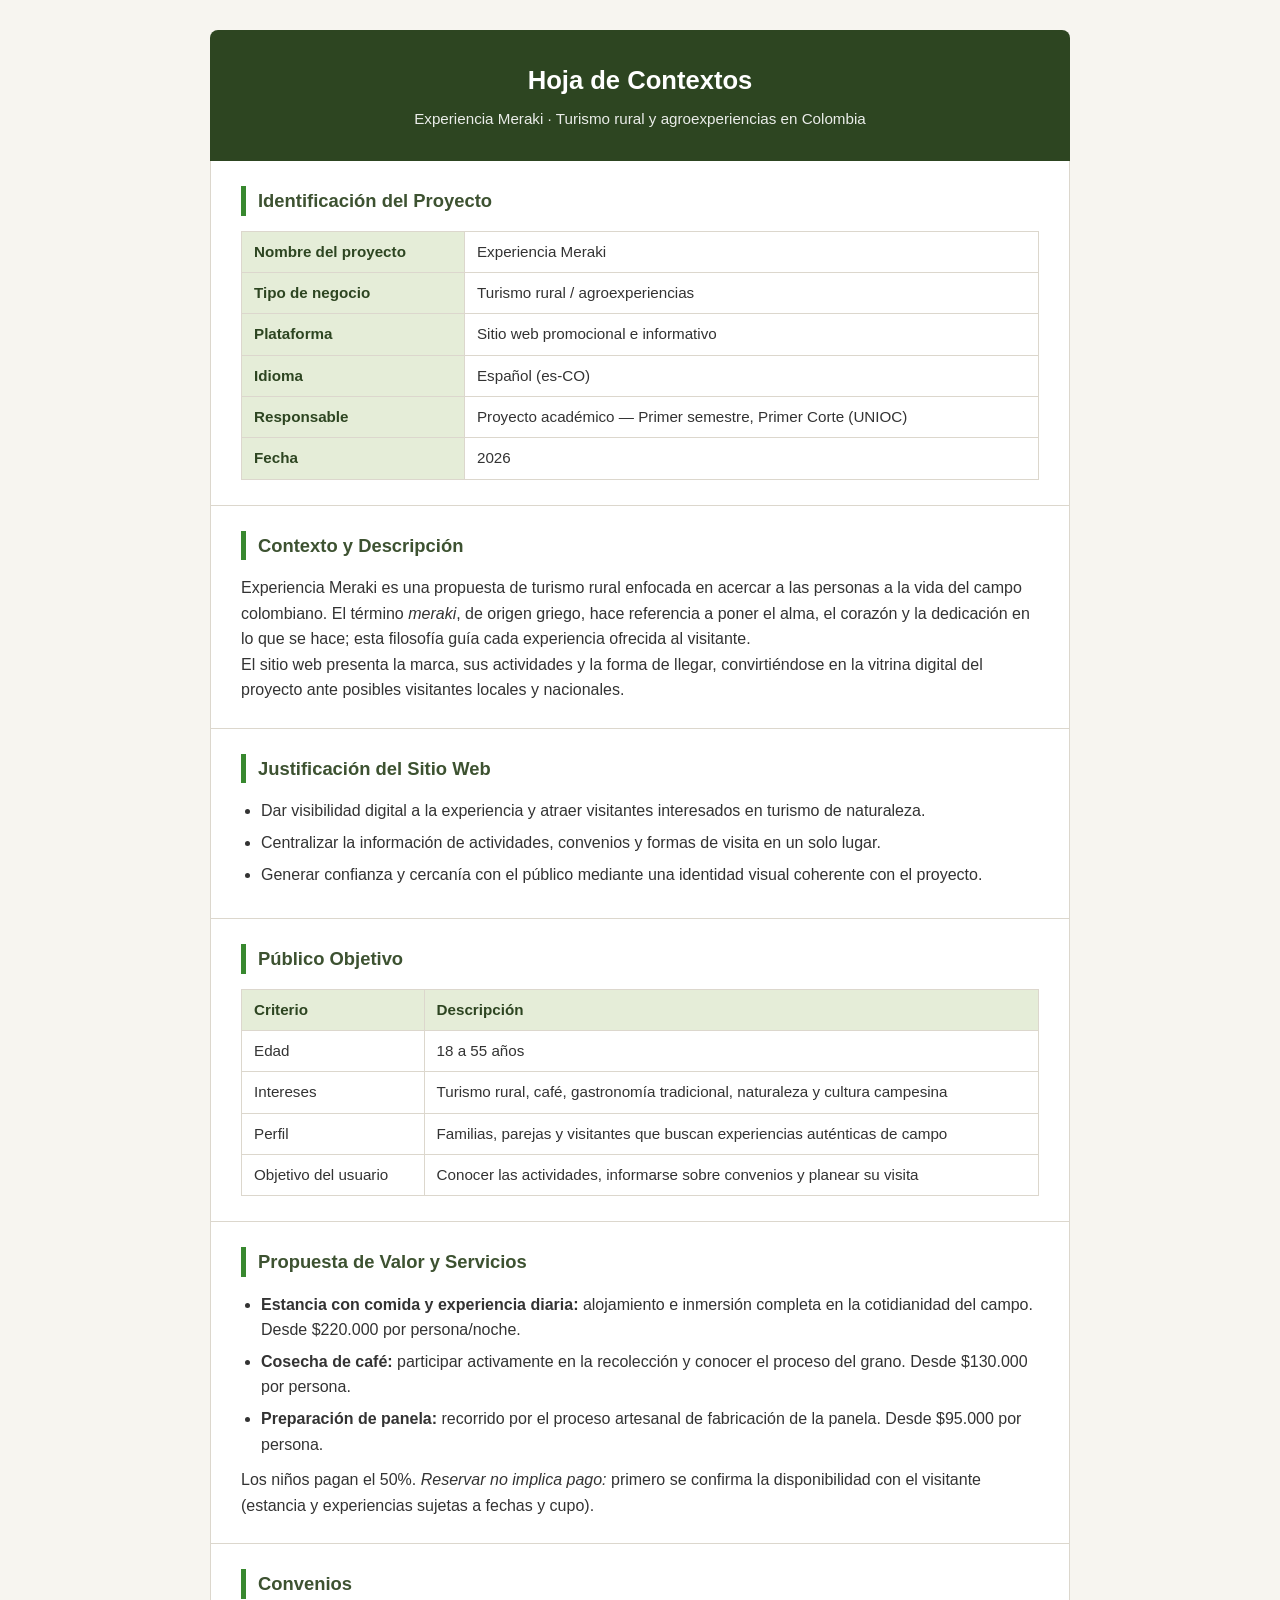
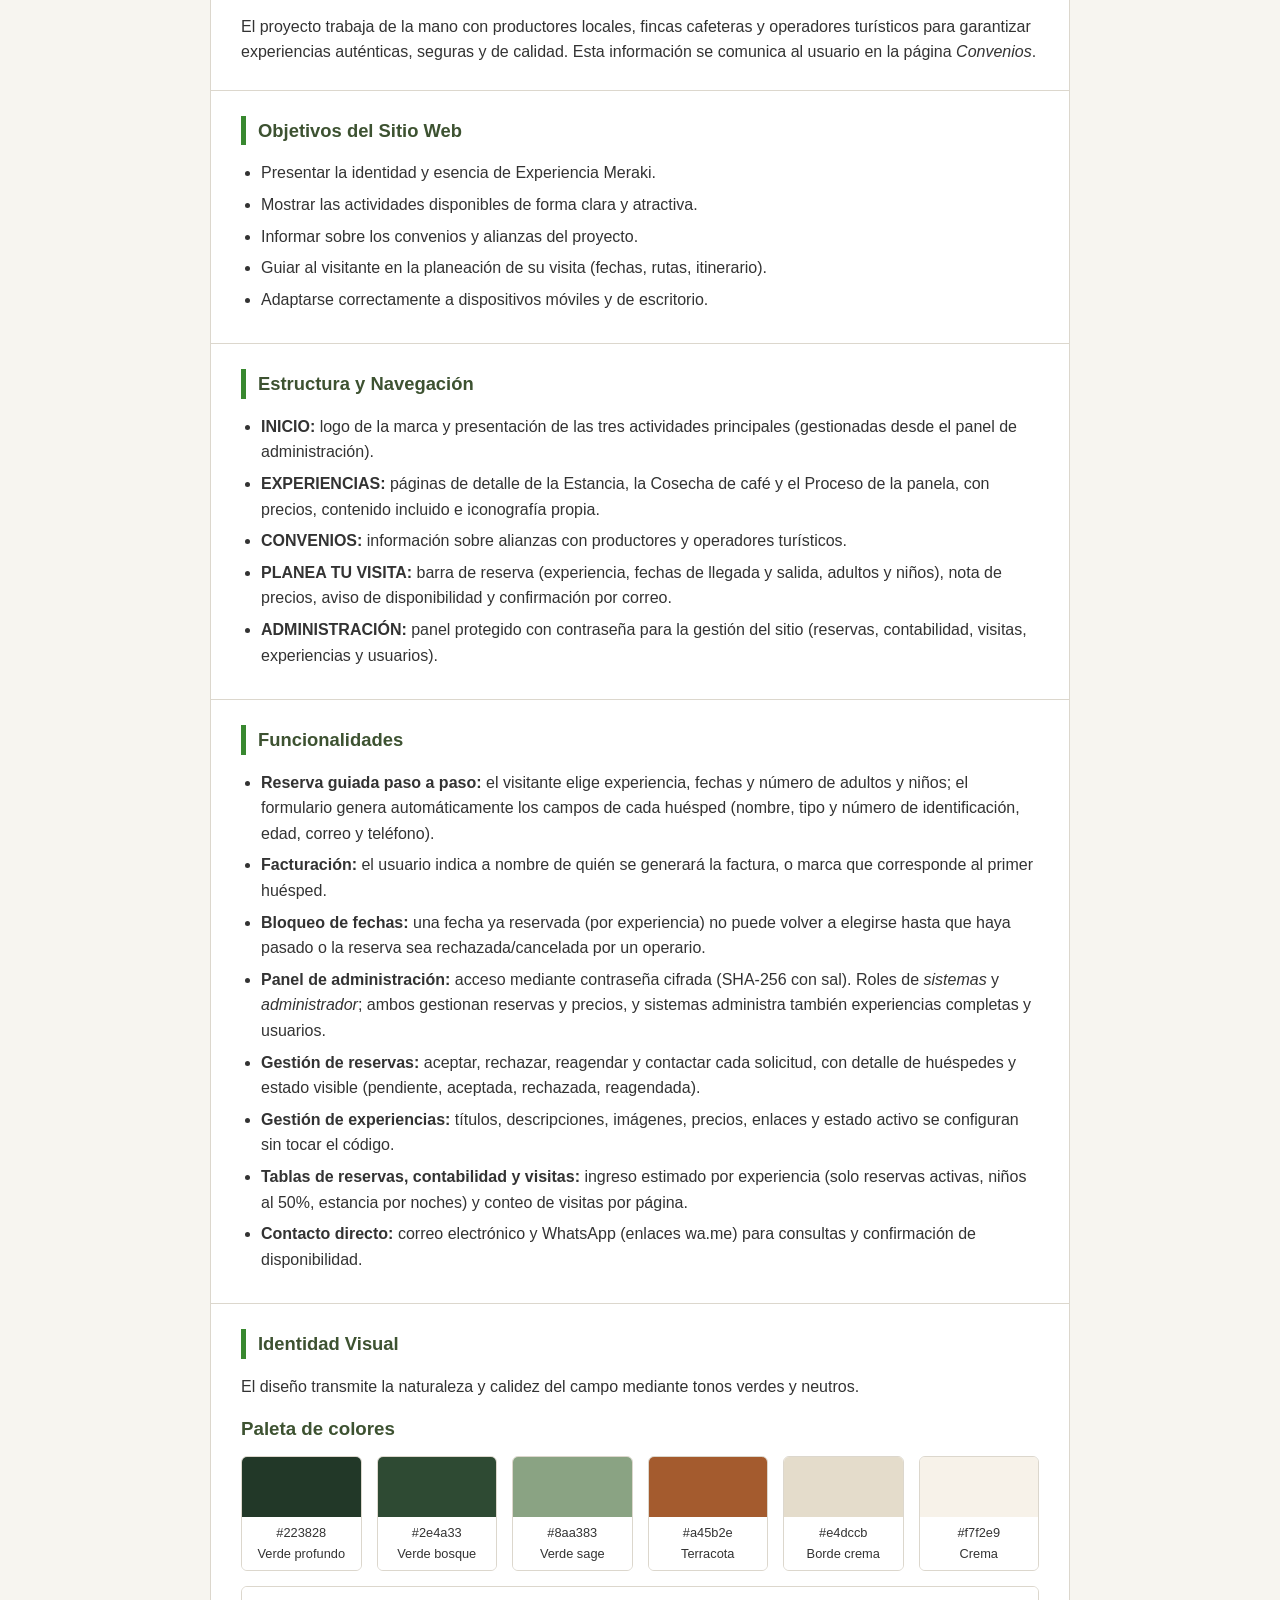
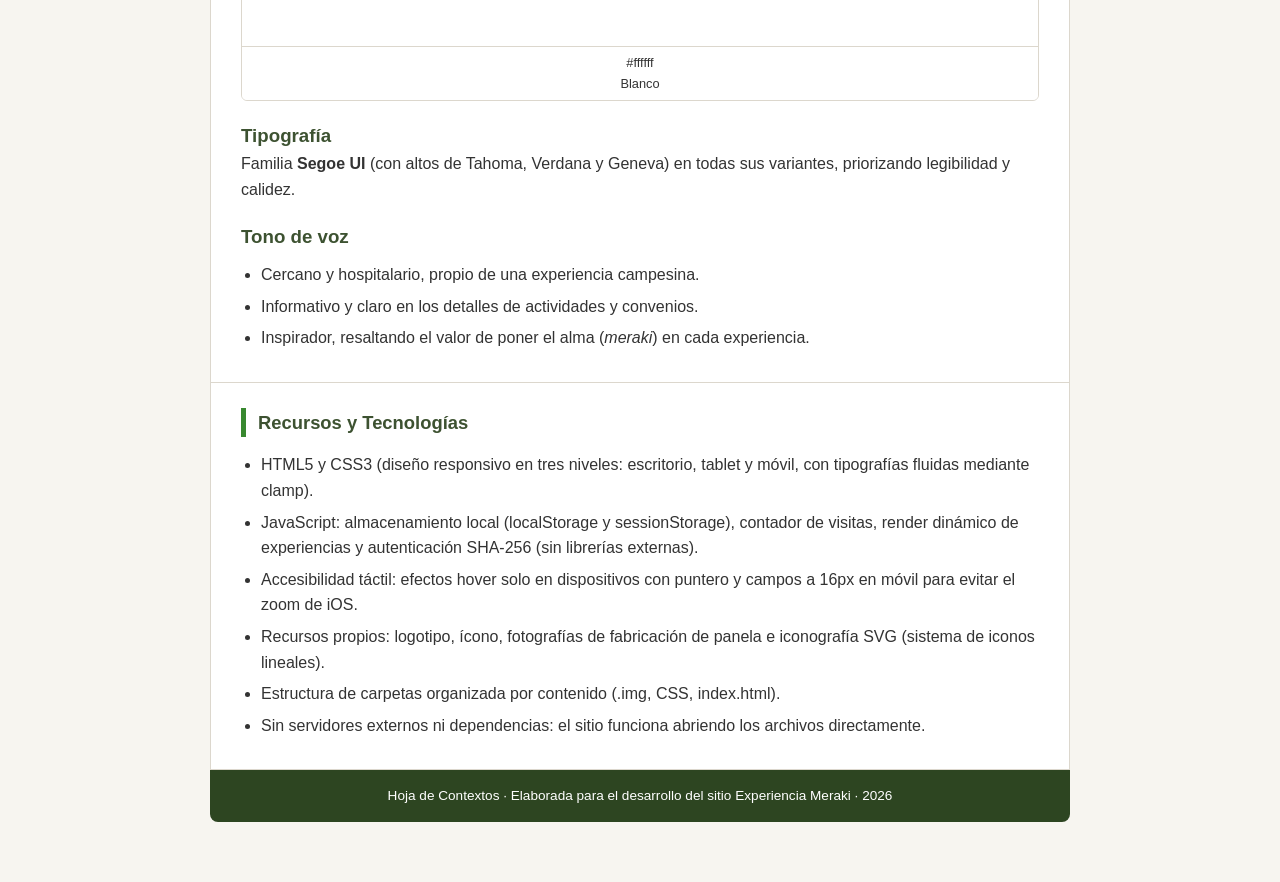
==== Hoja de Contextos.html @ a9286621 "Version inicial del proyecto Experiencia Meraki" ====
<!DOCTYPE html>
<html lang="es">
<head>
    <meta charset="UTF-8">
    <meta name="viewport" content="width=device-width, initial-scale=1.0">
    <title>Hoja de Contextos - Experiencia Meraki</title>
    <style>
        * {
            margin: 0;
            padding: 0;
            box-sizing: border-box;
            font-family: 'Segoe UI', Tahoma, Geneva, Verdana, sans-serif;
        }

        body {
            background-color: #f7f5f0;
            color: #333;
            line-height: 1.6;
        }

        .document {
            max-width: 900px;
            margin: 0 auto;
            padding: 30px 20px 60px;
        }

        header.doc-header {
            background-color: #2d4521;
            color: #fff;
            padding: 30px 20px;
            text-align: center;
            border-radius: 8px 8px 0 0;
        }

        header.doc-header h1 {
            font-size: 1.6rem;
            margin-bottom: 6px;
        }

        header.doc-header p {
            font-size: 0.95rem;
            opacity: 0.9;
        }

        section {
            background-color: #fff;
            border: 1px solid #dcd7cd;
            border-top: none;
            padding: 25px 30px;
        }

        section h2 {
            color: #3d5231;
            font-size: 1.15rem;
            border-left: 5px solid #38882f;
            padding-left: 12px;
            margin-bottom: 15px;
        }

        section ul {
            margin: 10px 0 0 20px;
        }

        section li {
            margin-bottom: 6px;
        }

        table {
            width: 100%;
            border-collapse: collapse;
            margin-top: 12px;
        }

        table th, table td {
            border: 1px solid #dcd7cd;
            padding: 8px 12px;
            text-align: left;
            font-size: 0.95rem;
        }

        table th {
            background-color: #e5edd8;
            color: #2d4521;
            font-weight: 600;
        }

        .palette {
            display: flex;
            flex-wrap: wrap;
            gap: 15px;
            margin-top: 12px;
        }

        .color-chip {
            flex: 1;
            min-width: 120px;
            border: 1px solid #dcd7cd;
            border-radius: 6px;
            overflow: hidden;
            text-align: center;
            font-size: 0.8rem;
        }

        .color-chip .swatch {
            height: 60px;
        }

        .color-chip p {
            padding: 6px;
            background-color: #fff;
        }

        footer.doc-footer {
            background-color: #2d4521;
            color: #fff;
            text-align: center;
            padding: 15px 20px;
            font-size: 0.85rem;
            border-radius: 0 0 8px 8px;
        }

        @media print {
            body { background-color: #fff; }
            .document { padding: 0; }
            section { border: none; padding: 15px 0; }
            header.doc-header { border-radius: 0; }
        }
    </style>
</head>
<body>

    <div class="document">

        <header class="doc-header">
            <h1>Hoja de Contextos</h1>
            <p>Experiencia Meraki · Turismo rural y agroexperiencias en Colombia</p>
        </header>

        <section>
            <h2>Identificación del Proyecto</h2>
            <table>
                <tr>
                    <th>Nombre del proyecto</th>
                    <td>Experiencia Meraki</td>
                </tr>
                <tr>
                    <th>Tipo de negocio</th>
                    <td>Turismo rural / agroexperiencias</td>
                </tr>
                <tr>
                    <th>Plataforma</th>
                    <td>Sitio web promocional e informativo</td>
                </tr>
                <tr>
                    <th>Idioma</th>
                    <td>Español (es-CO)</td>
                </tr>
                <tr>
                    <th>Responsable</th>
                    <td>Proyecto académico — Primer semestre, Primer Corte (UNIOC)</td>
                </tr>
                <tr>
                    <th>Fecha</th>
                    <td>2026</td>
                </tr>
            </table>
        </section>

        <section>
            <h2>Contexto y Descripción</h2>
            <p>
                Experiencia Meraki es una propuesta de turismo rural enfocada en acercar a las personas
                a la vida del campo colombiano. El término <em>meraki</em>, de origen griego, hace referencia
                a poner el alma, el corazón y la dedicación en lo que se hace; esta filosofía guía cada
                experiencia ofrecida al visitante.
            </p>
            <p>
                El sitio web presenta la marca, sus actividades y la forma de llegar, convirtiéndose en
                la vitrina digital del proyecto ante posibles visitantes locales y nacionales.
            </p>
        </section>

        <section>
            <h2>Justificación del Sitio Web</h2>
            <ul>
                <li>Dar visibilidad digital a la experiencia y atraer visitantes interesados en turismo de naturaleza.</li>
                <li>Centralizar la información de actividades, convenios y formas de visita en un solo lugar.</li>
                <li>Generar confianza y cercanía con el público mediante una identidad visual coherente con el proyecto.</li>
            </ul>
        </section>

        <section>
            <h2>Público Objetivo</h2>
            <table>
                <tr>
                    <th>Criterio</th>
                    <th>Descripción</th>
                </tr>
                <tr>
                    <td>Edad</td>
                    <td>18 a 55 años</td>
                </tr>
                <tr>
                    <td>Intereses</td>
                    <td>Turismo rural, café, gastronomía tradicional, naturaleza y cultura campesina</td>
                </tr>
                <tr>
                    <td>Perfil</td>
                    <td>Familias, parejas y visitantes que buscan experiencias auténticas de campo</td>
                </tr>
                <tr>
                    <td>Objetivo del usuario</td>
                    <td>Conocer las actividades, informarse sobre convenios y planear su visita</td>
                </tr>
            </table>
        </section>

        <section>
            <h2>Propuesta de Valor y Servicios</h2>
            <ul>
                <li><strong>Estancia con comida y experiencia diaria:</strong> alojamiento e inmersión completa en la cotidianidad del campo. Desde $220.000 por persona/noche.</li>
                <li><strong>Cosecha de café:</strong> participar activamente en la recolección y conocer el proceso del grano. Desde $130.000 por persona.</li>
                <li><strong>Preparación de panela:</strong> recorrido por el proceso artesanal de fabricación de la panela. Desde $95.000 por persona.</li>
            </ul>
            <p style="margin-top:10px;">Los niños pagan el 50%. <em>Reservar no implica pago:</em> primero se confirma la disponibilidad con el visitante (estancia y experiencias sujetas a fechas y cupo).</p>
        </section>

        <section>
            <h2>Convenios</h2>
            <p>
                El proyecto trabaja de la mano con productores locales, fincas cafeteras y operadores
                turísticos para garantizar experiencias auténticas, seguras y de calidad. Esta información
                se comunica al usuario en la página <em>Convenios</em>.
            </p>
        </section>

        <section>
            <h2>Objetivos del Sitio Web</h2>
            <ul>
                <li>Presentar la identidad y esencia de Experiencia Meraki.</li>
                <li>Mostrar las actividades disponibles de forma clara y atractiva.</li>
                <li>Informar sobre los convenios y alianzas del proyecto.</li>
                <li>Guiar al visitante en la planeación de su visita (fechas, rutas, itinerario).</li>
                <li>Adaptarse correctamente a dispositivos móviles y de escritorio.</li>
            </ul>
        </section>

        <section>
            <h2>Estructura y Navegación</h2>
            <ul>
                <li><strong>INICIO:</strong> logo de la marca y presentación de las tres actividades principales (gestionadas desde el panel de administración).</li>
                <li><strong>EXPERIENCIAS:</strong> páginas de detalle de la Estancia, la Cosecha de café y el Proceso de la panela, con precios, contenido incluido e iconografía propia.</li>
                <li><strong>CONVENIOS:</strong> información sobre alianzas con productores y operadores turísticos.</li>
                <li><strong>PLANEA TU VISITA:</strong> barra de reserva (experiencia, fechas de llegada y salida, adultos y niños), nota de precios, aviso de disponibilidad y confirmación por correo.</li>
                <li><strong>ADMINISTRACIÓN:</strong> panel protegido con contraseña para la gestión del sitio (reservas, contabilidad, visitas, experiencias y usuarios).</li>
            </ul>
        </section>

        <section>
            <h2>Funcionalidades</h2>
            <ul>
                <li><strong>Reserva guiada paso a paso:</strong> el visitante elige experiencia, fechas y número de adultos y niños; el formulario genera automáticamente los campos de cada huésped (nombre, tipo y número de identificación, edad, correo y teléfono).</li>
                <li><strong>Facturación:</strong> el usuario indica a nombre de quién se generará la factura, o marca que corresponde al primer huésped.</li>
                <li><strong>Bloqueo de fechas:</strong> una fecha ya reservada (por experiencia) no puede volver a elegirse hasta que haya pasado o la reserva sea rechazada/cancelada por un operario.</li>
                <li><strong>Panel de administración:</strong> acceso mediante contraseña cifrada (SHA-256 con sal). Roles de <em>sistemas</em> y <em>administrador</em>; ambos gestionan reservas y precios, y sistemas administra también experiencias completas y usuarios.</li>
                <li><strong>Gestión de reservas:</strong> aceptar, rechazar, reagendar y contactar cada solicitud, con detalle de huéspedes y estado visible (pendiente, aceptada, rechazada, reagendada).</li>
                <li><strong>Gestión de experiencias:</strong> títulos, descripciones, imágenes, precios, enlaces y estado activo se configuran sin tocar el código.</li>
                <li><strong>Tablas de reservas, contabilidad y visitas:</strong> ingreso estimado por experiencia (solo reservas activas, niños al 50%, estancia por noches) y conteo de visitas por página.</li>
                <li><strong>Contacto directo:</strong> correo electrónico y WhatsApp (enlaces wa.me) para consultas y confirmación de disponibilidad.</li>
            </ul>
        </section>

        <section>
            <h2>Identidad Visual</h2>
            <p>El diseño transmite la naturaleza y calidez del campo mediante tonos verdes y neutros.</p>

            <h3 style="margin-top:15px; color:#3d5231;">Paleta de colores</h3>
            <div class="palette">
                <div class="color-chip">
                    <div class="swatch" style="background-color:#223828;"></div>
                    <p>#223828<br>Verde profundo</p>
                </div>
                <div class="color-chip">
                    <div class="swatch" style="background-color:#2e4a33;"></div>
                    <p>#2e4a33<br>Verde bosque</p>
                </div>
                <div class="color-chip">
                    <div class="swatch" style="background-color:#8aa383;"></div>
                    <p>#8aa383<br>Verde sage</p>
                </div>
                <div class="color-chip">
                    <div class="swatch" style="background-color:#a45b2e;"></div>
                    <p>#a45b2e<br>Terracota</p>
                </div>
                <div class="color-chip">
                    <div class="swatch" style="background-color:#e4dccb;"></div>
                    <p>#e4dccb<br>Borde crema</p>
                </div>
                <div class="color-chip">
                    <div class="swatch" style="background-color:#f7f2e9;"></div>
                    <p>#f7f2e9<br>Crema</p>
                </div>
                <div class="color-chip">
                    <div class="swatch" style="background-color:#ffffff; border-bottom:1px solid #dcd7cd;"></div>
                    <p>#ffffff<br>Blanco</p>
                </div>
            </div>

            <h3 style="margin-top:20px; color:#3d5231;">Tipografía</h3>
            <p>Familia <strong>Segoe UI</strong> (con altos de Tahoma, Verdana y Geneva) en todas sus variantes, priorizando legibilidad y calidez.</p>

            <h3 style="margin-top:20px; color:#3d5231;">Tono de voz</h3>
            <ul>
                <li>Cercano y hospitalario, propio de una experiencia campesina.</li>
                <li>Informativo y claro en los detalles de actividades y convenios.</li>
                <li>Inspirador, resaltando el valor de poner el alma (<em>meraki</em>) en cada experiencia.</li>
            </ul>
        </section>

        <section>
            <h2>Recursos y Tecnologías</h2>
            <ul>
                <li>HTML5 y CSS3 (diseño responsivo en tres niveles: escritorio, tablet y móvil, con tipografías fluidas mediante clamp).</li>
                <li>JavaScript: almacenamiento local (localStorage y sessionStorage), contador de visitas, render dinámico de experiencias y autenticación SHA-256 (sin librerías externas).</li>
                <li>Accesibilidad táctil: efectos hover solo en dispositivos con puntero y campos a 16px en móvil para evitar el zoom de iOS.</li>
                <li>Recursos propios: logotipo, ícono, fotografías de fabricación de panela e iconografía SVG (sistema de iconos lineales).</li>
                <li>Estructura de carpetas organizada por contenido (.img, CSS, index.html).</li>
                <li>Sin servidores externos ni dependencias: el sitio funciona abriendo los archivos directamente.</li>
            </ul>
        </section>

        <footer class="doc-footer">
            Hoja de Contextos · Elaborada para el desarrollo del sitio Experiencia Meraki · 2026
        </footer>

    </div>

</body>
</html>
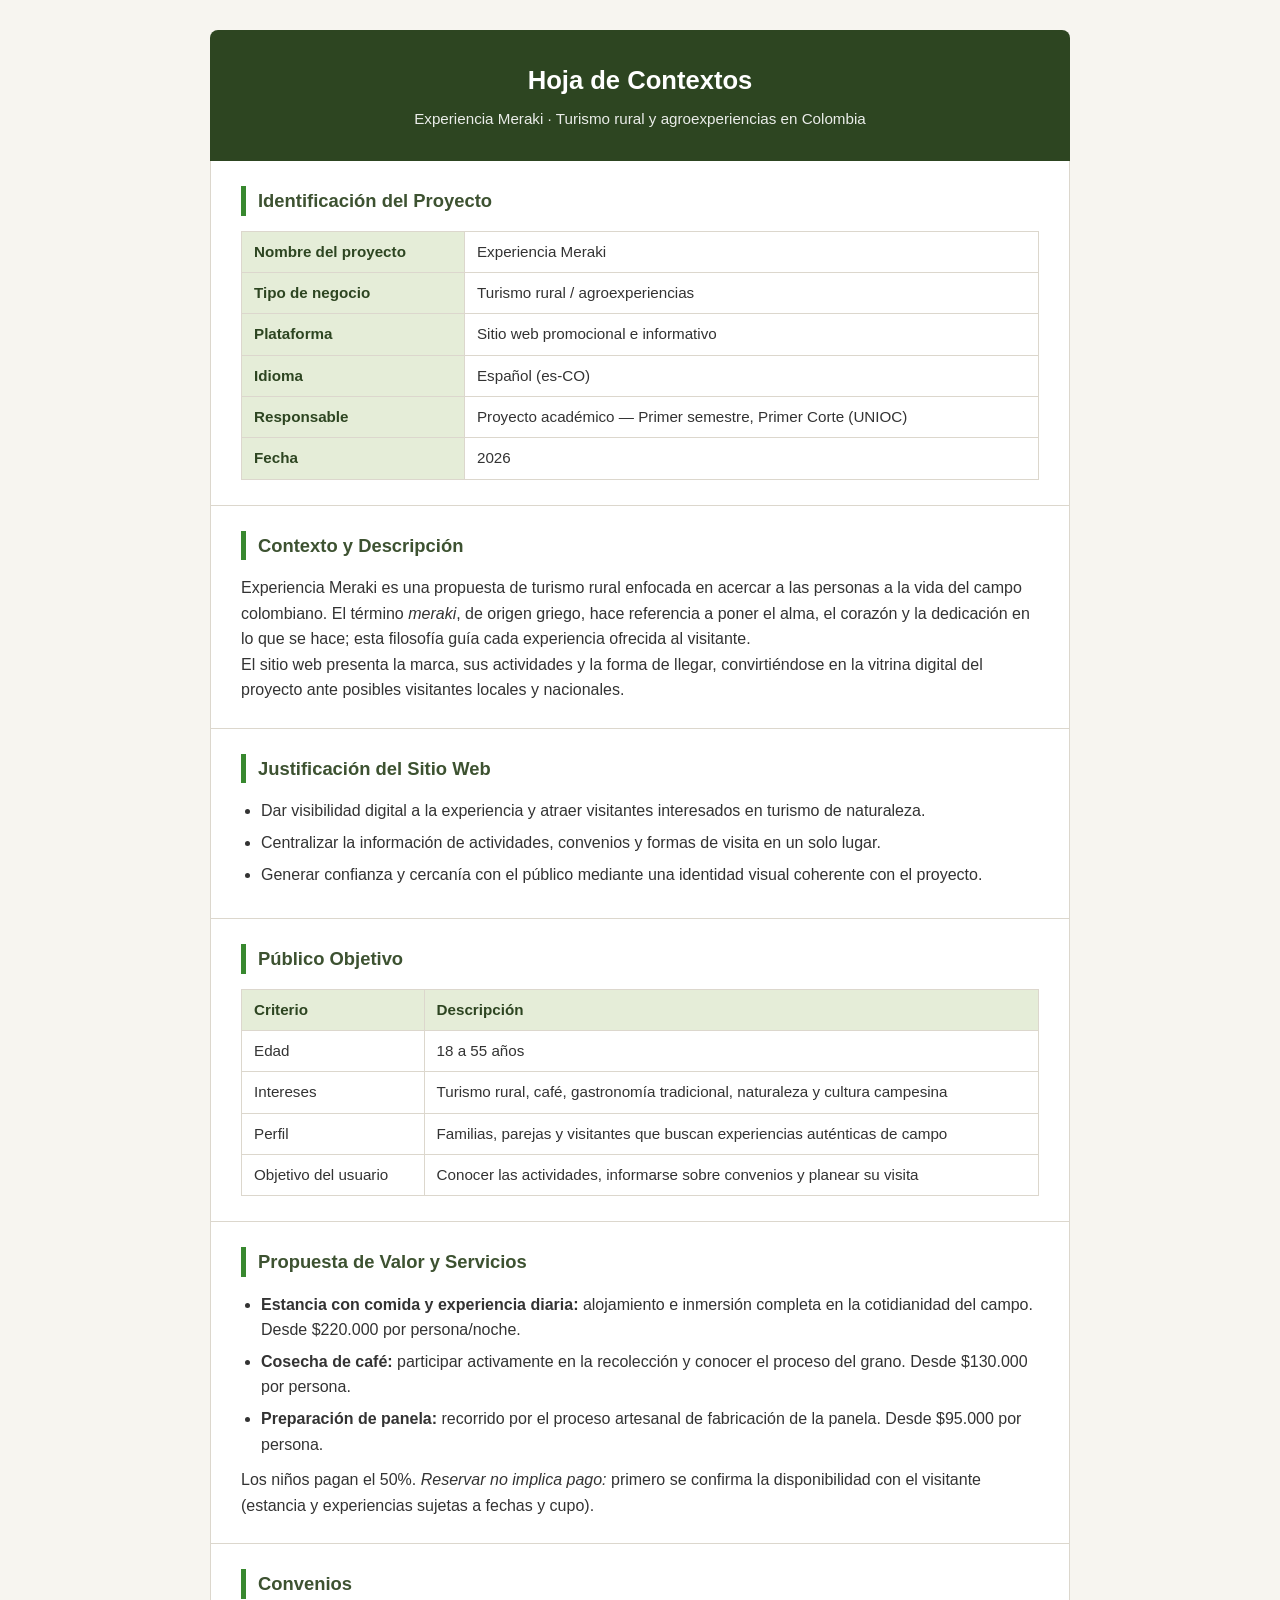
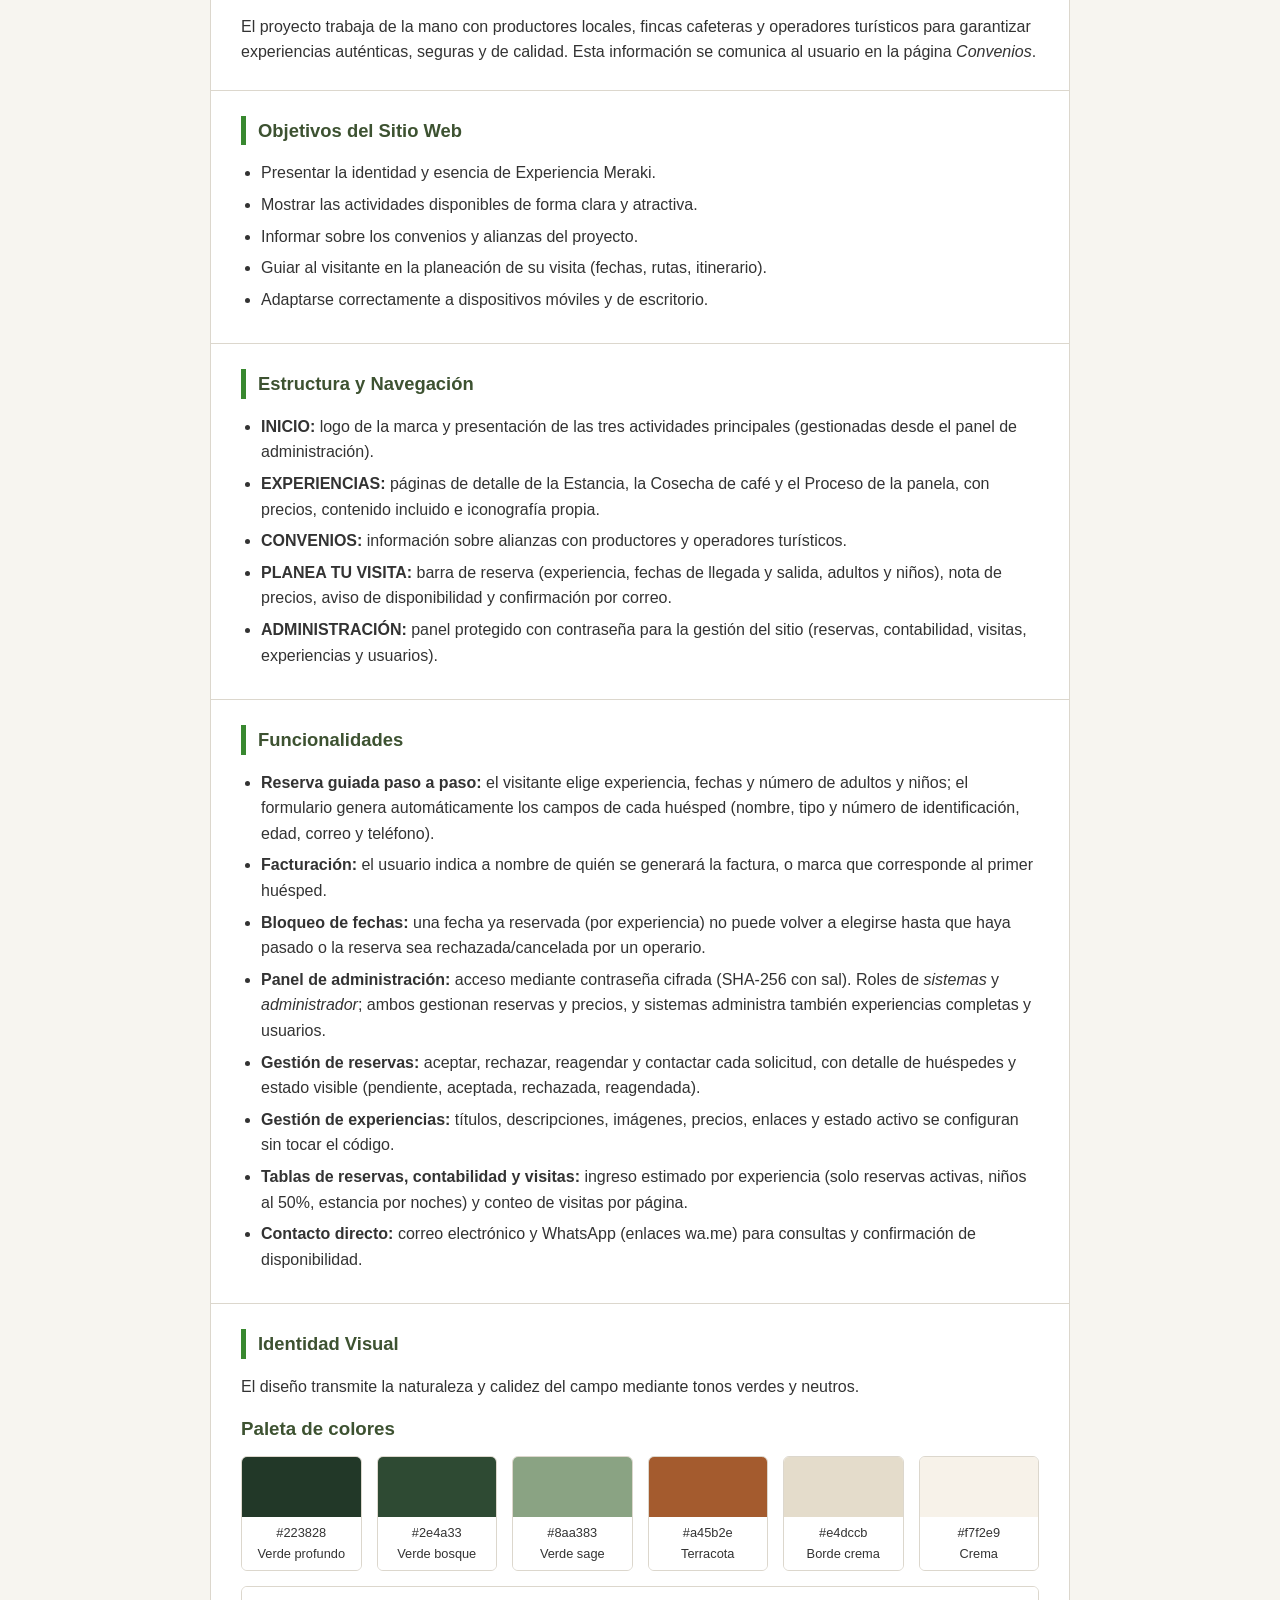
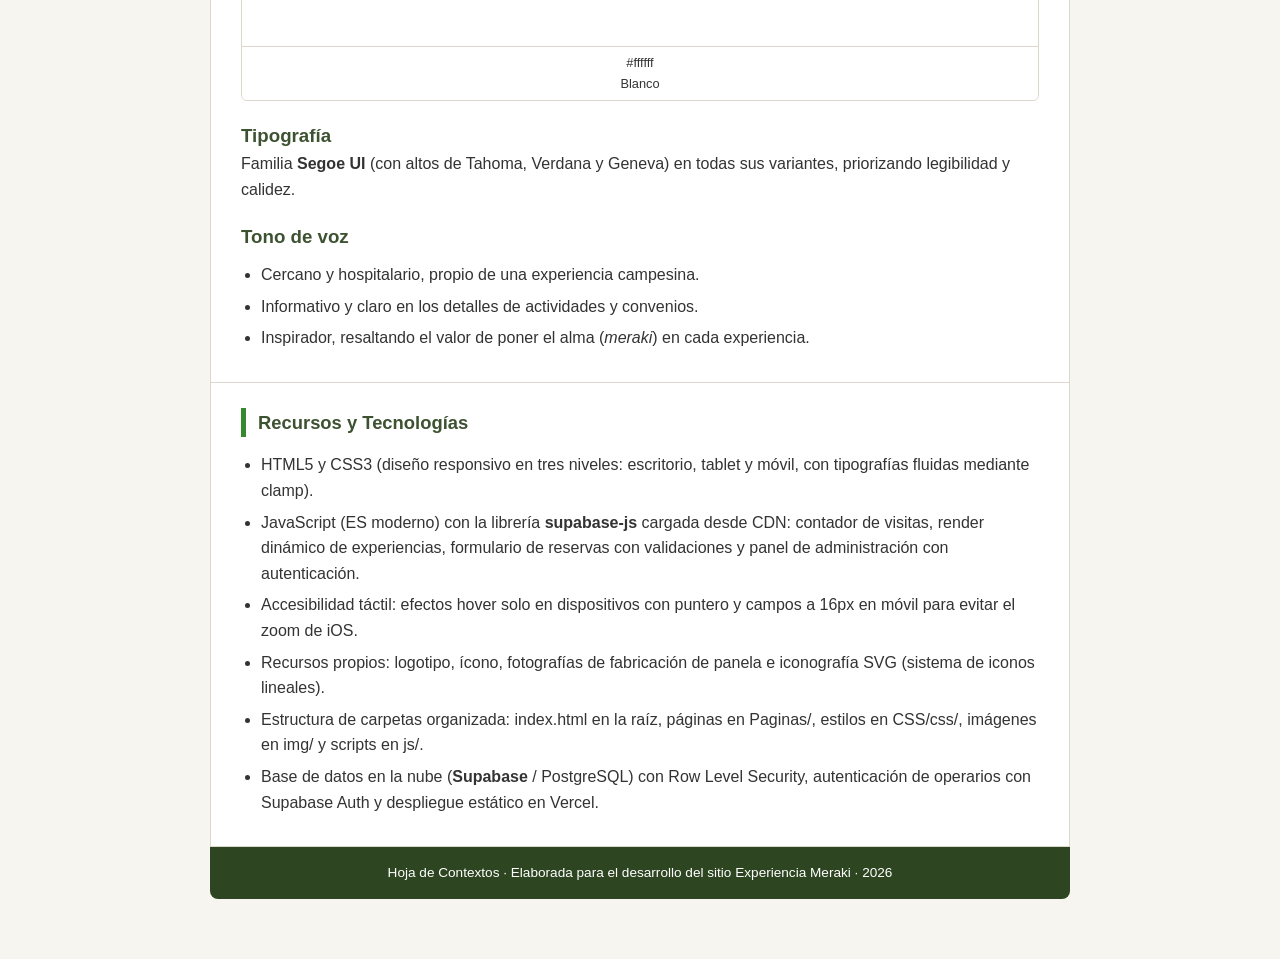
==== commit d939f2f6: "Integrar Supabase y mover index.html a la raiz" ====
--- a/Hoja de Contextos.html
+++ b/Hoja de Contextos.html
@@ -321,11 +321,11 @@
             <h2>Recursos y Tecnologías</h2>
             <ul>
                 <li>HTML5 y CSS3 (diseño responsivo en tres niveles: escritorio, tablet y móvil, con tipografías fluidas mediante clamp).</li>
-                <li>JavaScript: almacenamiento local (localStorage y sessionStorage), contador de visitas, render dinámico de experiencias y autenticación SHA-256 (sin librerías externas).</li>
+                <li>JavaScript (ES moderno) con la librería <strong>supabase-js</strong> cargada desde CDN: contador de visitas, render dinámico de experiencias, formulario de reservas con validaciones y panel de administración con autenticación.</li>
                 <li>Accesibilidad táctil: efectos hover solo en dispositivos con puntero y campos a 16px en móvil para evitar el zoom de iOS.</li>
                 <li>Recursos propios: logotipo, ícono, fotografías de fabricación de panela e iconografía SVG (sistema de iconos lineales).</li>
-                <li>Estructura de carpetas organizada por contenido (.img, CSS, index.html).</li>
-                <li>Sin servidores externos ni dependencias: el sitio funciona abriendo los archivos directamente.</li>
+                <li>Estructura de carpetas organizada: <code>index.html</code> en la raíz, páginas en <code>Paginas/</code>, estilos en <code>CSS/css/</code>, imágenes en <code>img/</code> y scripts en <code>js/</code>.</li>
+                <li>Base de datos en la nube (<strong>Supabase</strong> / PostgreSQL) con Row Level Security, autenticación de operarios con Supabase Auth y despliegue estático en Vercel.</li>
             </ul>
         </section>
 
